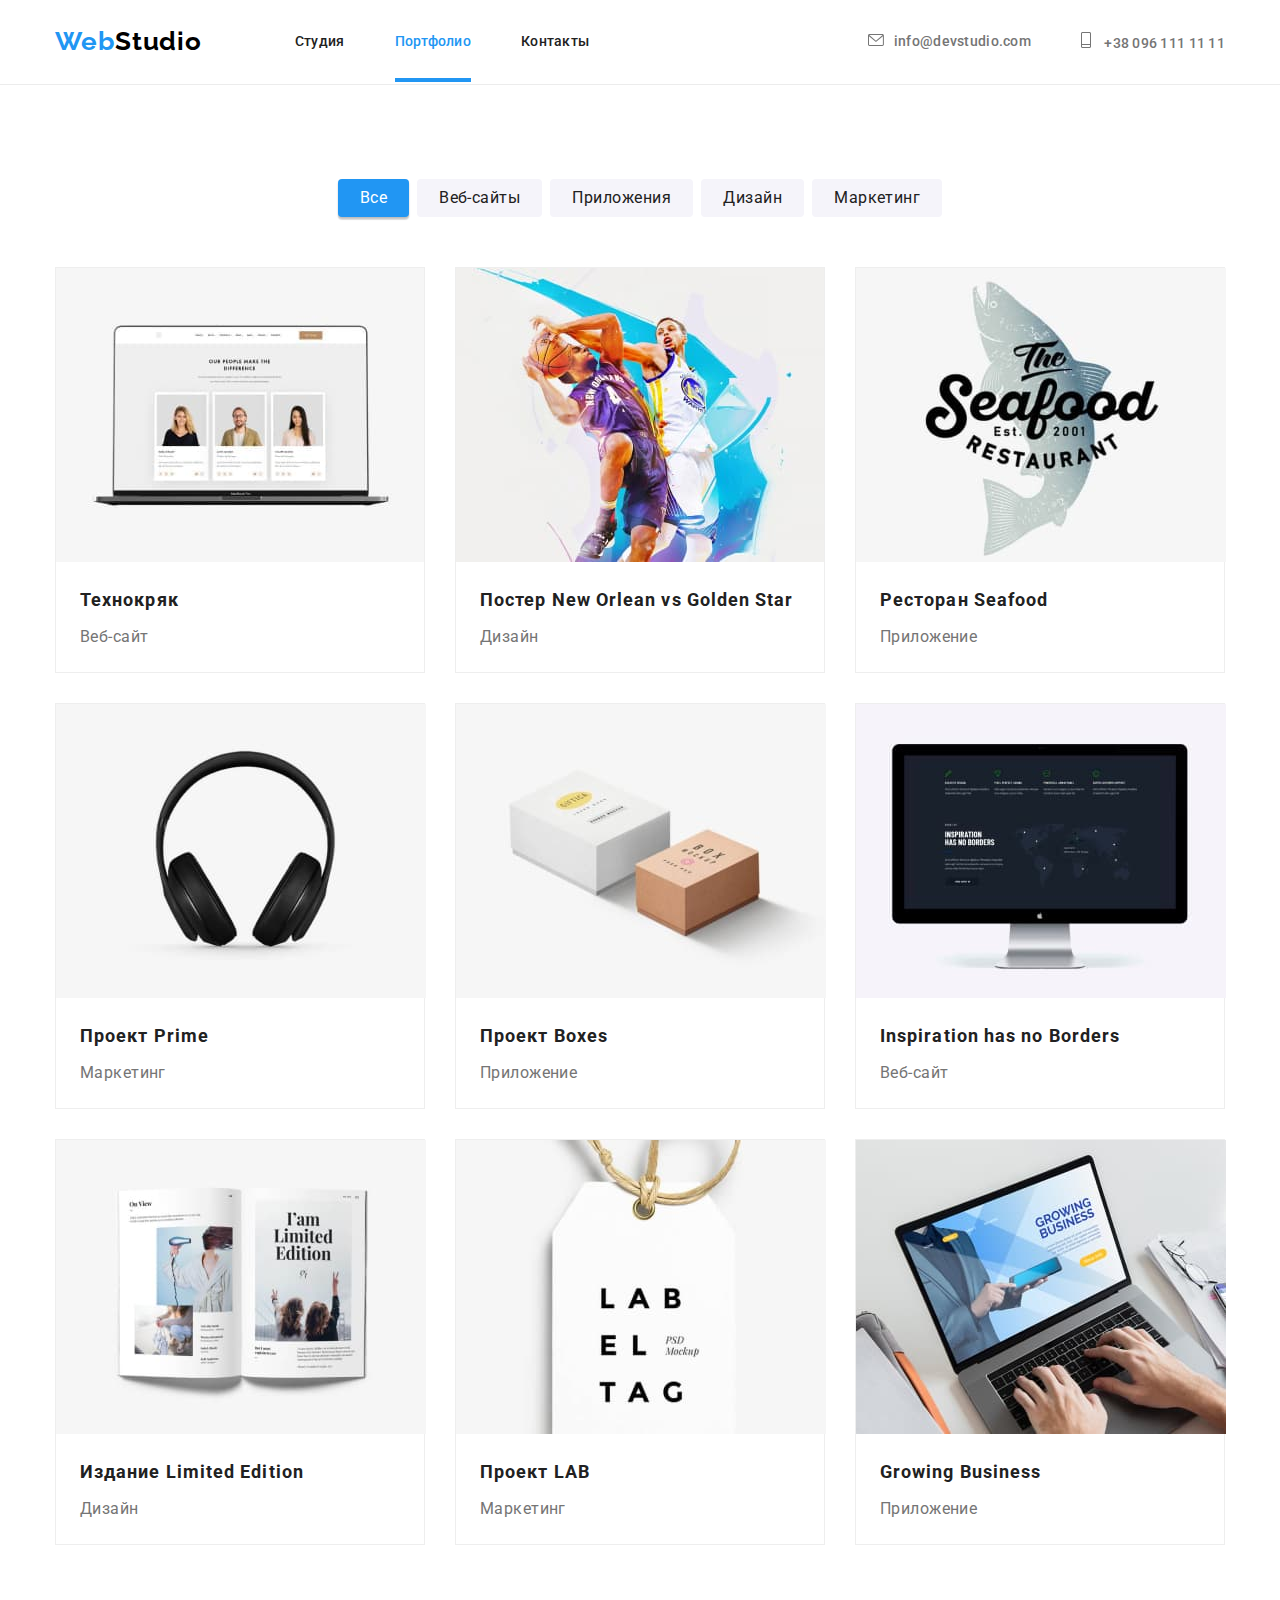
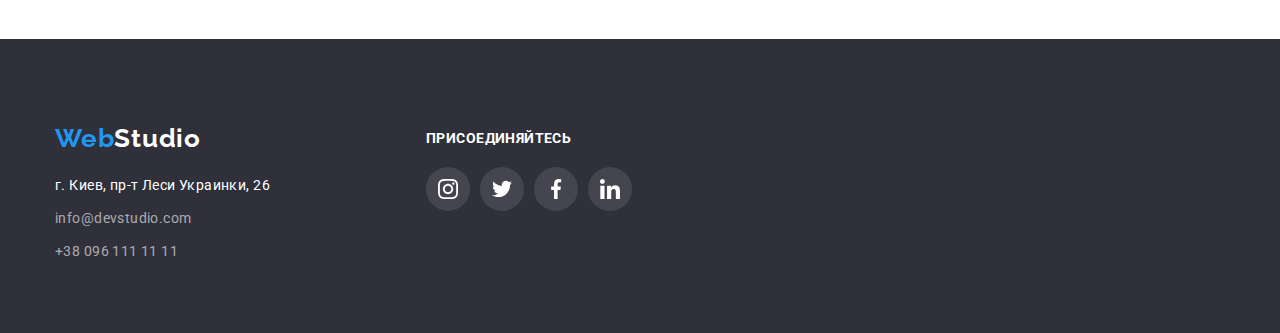
==== portfolio.html @ 0de00b1b "Created form" ====
<!DOCTYPE html>
<html lang="ru">
  <head>
    <meta charset="UTF-8" />
    <meta http-equiv="X-UA-Compatible" content="IE=edge" />
    <meta name="viewport" content="width=device-width, initial-scale=1.0" />
    <title>Портфолио</title>
    <link
      href="https://fonts.googleapis.com/css2?family=Raleway:wght@700&family=Roboto:wght@400;500;700;900&display=swap"
      rel="stylesheet"
    />
    <link
      rel="stylesheet"
      href="https://cdnjs.cloudflare.com/ajax/libs/modern-normalize/1.1.0/modern-normalize.min.css"
    />
    <link rel="stylesheet" href="./css/styles.css" />
  </head>
  <body class="page">
    <!-- Header -->
    <header>
      <div class="conteiner page-nav">
        <nav>
          <a href="./index.html" class="logo">Web <span class="desc">Studio</span> </a>
          <ul class="nav list">
            <li class="nav-lists"><a href="./index.html" class="nav-link">Студия</a></li>
            <li class="nav-lists">
              <a href="./portfolio.html" class="nav-link current">Портфолио</a>
            </li>
            <li class="nav-lists"><a href="#contact" class="nav-link">Контакты</a></li>
          </ul>
        </nav>
        <ul class="contacts list">
          <li class="contacts-list">
            <a href="mailto:info@devstudio.com" class="contacts-link mail-icon">
              <svg class="contacts-icon-mail">
                <use href="./images/symbol-defs.svg#icon-mail"></use>
              </svg>
              info@devstudio.com</a
            >
          </li>
          <li class="contacts-list">
            <a href="tel:+380961111111" class="contacts-link tel-icon">
              <svg class="contacts-icon-phone">
                <use href="./images/symbol-defs.svg#icon-phone"></use>
              </svg>
              +38 096 111 11 11</a
            >
          </li>
        </ul>
      </div>
    </header>
    <!-- Main -->
    <main>
      <section class="section portfolio">
        <div class="conteiner">
          <h1 class="visually-hidden">Портфолио</h1>
          <ul class="button list button-filter">
            <li class="button-list">
              <button type="button" class="button secondary current">Все</button>
            </li>
            <li class="button-list">
              <button type="button" class="button secondary">Веб-сайты</button>
            </li>
            <li class="button-list">
              <button type="button" class="button secondary">Приложения</button>
            </li>
            <li class="button-list">
              <button type="button" class="button secondary">Дизайн</button>
            </li>
            <li class="button-list">
              <button type="button" class="button secondary">Маркетинг</button>
            </li>
          </ul>
          <ul class="img list">
            <li class="img-list">
              <a href="" class="img-portfolio-link link">
                <div class="product-thumb">
                  <img
                    src="./images/img7.jpg"
                    alt="Ноутбук"
                    width="370"
                    height="294"
                    class="img-content"
                  />
                  <p class="subtext">
                    Ресурс предлагает комплексные предложения с разным уровнем функционала и
                    сервисов. Все это позволит посетителю получить исчерпывающие сведения о компании
                    или частном лице.
                  </p>
                </div>
                <div class="img-diskription">
                  <h2 class="img-title">Технокряк</h2>
                  <p class="img-desc">Веб-сайт</p>
                </div>
              </a>
            </li>
            <li class="img-list">
              <a href="" class="img-portfolio-link link">
                <div class="product-thumb">
                  <img
                    src="./images/img1.jpg"
                    alt="Боскидболисты"
                    width="370"
                    height="294"
                    class="img-content"
                  />
                  <p class="subtext">
                    Ресурс предлагает комплексные предложения с разным уровнем функционала и
                    сервисов. Все это позволит посетителю получить исчерпывающие сведения о компании
                    или частном лице. Ресурс предлагает комплексные предложения с разным уровнем
                    функционала и сервисов. Все это позволит посетителю получить исчерпывающие
                    сведения о компании или частном лице.
                  </p>
                </div>
                <div class="img-diskription">
                  <h2 class="img-title">Постер <span lang="en">New Orlean vs Golden Star</span></h2>
                  <p class="img-desc">Дизайн</p>
                </div>
              </a>
            </li>
            <li class="img-list">
              <a href="" class="link"
                ><img
                  src="./images/img2.jpg"
                  alt="Рыба"
                  width="370"
                  height="294"
                  class="img-content"
                />
                <div class="img-diskription">
                  <h2 class="img-title">Ресторан Seafood</h2>
                  <p class="img-desc">Приложение</p>
                </div>
              </a>
            </li>
            <li class="img-list">
              <a href="" class="link"
                ><img
                  src="./images/img3.jpg"
                  alt="Наушники"
                  width="370"
                  height="294"
                  class="img-content"
                />
                <div class="img-diskription">
                  <h2 class="img-title">Проект <span lang="en">Prime</span></h2>
                  <p class="img-desc">Маркетинг</p>
                </div>
              </a>
            </li>
            <li class="img-list">
              <a href="" class="link"
                ><img
                  src="./images/img9.jpg"
                  alt="Две коробки"
                  width="370"
                  height="294"
                  class="img-content"
                />
                <div class="img-diskription">
                  <h2 class="img-title">Проект Boxes</h2>
                  <p class="img-desc">Приложение</p>
                </div>
              </a>
            </li>
            <li class="img-list">
              <a href="" class="link"
                ><img
                  src="./images/img8.jpg"
                  alt="Монитор компьютера"
                  width="370"
                  height="294"
                  class="img-content"
                />
                <div class="img-diskription">
                  <h2 class="img-title"><span lang="en">Inspiration has no Borders</span></h2>
                  <p class="img-desc">Веб-сайт</p>
                </div>
              </a>
            </li>
            <li class="img-list">
              <a href="" class="link"
                ><img
                  src="./images/img4.jpg"
                  alt="Открытая книга"
                  width="370"
                  height="294"
                  class="img-content"
                />
                <div class="img-diskription">
                  <h2 class="img-title">Издание <span lang="en">Limited Edition</span></h2>
                  <p class="img-desc">Дизайн</p>
                </div>
              </a>
            </li>
            <li class="img-list">
              <a href="" class="link"
                ><img
                  src="./images/img5.jpg"
                  alt="Этикетка"
                  width="370"
                  height="294"
                  class="img-content"
                />
                <div class="img-diskription">
                  <h2 class="img-title">Проект <span lang="en">LAB</span></h2>
                  <p class="img-desc">Маркетинг</p>
                </div>
              </a>
            </li>
            <li class="img-list">
              <a href="" class="link"
                ><img
                  src="./images/img6.jpg"
                  alt="Руки печатают по ноутбуку"
                  width="370"
                  height="294"
                  class="img-content"
                />
                <div class="img-diskription">
                  <h2 class="img-title" lang="en">Growing Business</h2>
                  <p class="img-desc">Приложение</p>
                </div>
              </a>
            </li>
          </ul>
        </div>
      </section>
    </main>
    <!-- Footer -->
    <footer class="footer">
      <div class="conteiner footer-content">
        <div class="footer-logo-adds">
          <a href="./index.html" class="logo logo-footer"
            >Web <span class="desc-footer">Studio</span>
          </a>
          <address id="contact">
            <ul class="adds list">
              <li class="adds-list">
                <a
                  href="https://goo.gl/maps/4daqSRLDoKhLsopt6"
                  target="_blank"
                  rel="noopener noreferrer"
                  class="adds"
                  >г. Киев, пр-т Леси Украинки, 26</a
                >
              </li>
              <li class="adds-list">
                <a href="mailto:info@devstudio.com" class="mail-tel">info@devstudio.com</a>
              </li>
              <li class="adds-list">
                <a href="tel:+380961111111" class="mail-tel">+38 096 111 11 11</a>
              </li>
            </ul>
          </address>
        </div>
        <div class="footer-socials">
          <h2 class="socials-title">присоединяйтесь</h2>
          <ul class="socials-list list">
            <li class="socials-link">
              <a href="" class="footer-socials-link">
                <svg class="socials-icon">
                  <use href="./images/symbol-defs.svg#icon-instagram"></use>
                </svg>
              </a>
            </li>
            <li class="socials-link">
              <a href="" class="footer-socials-link">
                <svg class="socials-icon">
                  <use href="./images/symbol-defs.svg#icon-twitter"></use>
                </svg>
              </a>
            </li>
            <li class="socials-link">
              <a href="" class="footer-socials-link">
                <svg class="socials-icon">
                  <use href="./images/symbol-defs.svg#icon-facebook"></use>
                </svg>
              </a>
            </li>
            <li class="socials-link">
              <a href="" class="footer-socials-link">
                <svg class="socials-icon">
                  <use href="./images/symbol-defs.svg#icon-linkedin"></use>
                </svg>
              </a>
            </li>
          </ul>
        </div>
      </div>
    </footer>
  </body>
</html>
---- css/styles.css ----
:root {
  --primary-text-color: #757575;
  --title-text-color: #212121;
  --accent-color: #2196f3;
  --secondary-accent-color: #188ce8;
  --primary-white-color: #ffffff;
  --secondary-background-color: #f5f4fa;
  --accent-background-color: #2f303a;
  --mail-tel-color: rgba(255, 255, 255, 0.6);
}

.page {
  background-color: var(--primary-white-color);
  color: var(--title-text-color);
  font-family: Roboto, sans-serif;
  font-weight: 500;
  font-size: 14px;
  letter-spacing: 0.03em;
}

.list {
  padding: 0;
  margin: 0;
  list-style: none;
}

h1,
h2,
h3,
h4,
p {
  margin-top: 0;
  margin-bottom: 0;
}
img {
  display: block;
}
button {
  cursor: pointer;
}

.conteiner {
  width: 1200px;
  margin: 0 auto;
  padding-left: 15px;
  padding-right: 15px;
}

/* Nav */
header {
  border-bottom: 1px solid #ececec;
}
.page-nav {
  display: flex;
  align-items: center;
  justify-content: center;
}
nav {
  display: flex;
}
.nav {
  display: flex;
  align-items: center;
}

.nav-lists:not(:last-child) {
  margin-right: 50px;
}

.logo {
  display: block;
  margin-right: 93px;
  padding-top: 24px;
  padding-bottom: 24px;
  align-items: center;

  color: var(--accent-color);
  font-family: Raleway, sans-serif;
  font-size: 26px;
  font-weight: 700;
  line-height: 1.19;
  letter-spacing: 0.03em;
  text-decoration: none;
  word-spacing: -6px;
}
.desc {
  color: #000000;
  font-family: Raleway, sans-serif;
}
.nav-link {
  display: block;
  padding-top: 32px;
  padding-bottom: 32px;

  color: var(--title-text-color);
  line-height: 1.14;
  letter-spacing: 0.02em;
  text-decoration: none;
}
.nav-link {
  cursor: pointer;
  transition: color 250ms cubic-bezier(0.4, 0, 0.2, 1);
}
.nav-link:hover,
.contacts-link:hover,
.nav-link:focus,
.contacts-link:focus {
  color: var(--accent-color);
  line-height: 1.14;
  letter-spacing: 0.02em;
}

.nav-link.current {
  color: var(--accent-color);
  position: relative;
}

.nav-link.current::after {
  content: '';

  position: absolute;
  bottom: 0;

  display: block;
  background-color: var(--accent-color);
  width: 100%;
  height: 4px;

  transition: transform 250ms cubic-bezier(0.4, 0, 0.2, 1);
}
.nav-link.current:hover::after {
  transform: scaleX(1.5);
}

.contacts-link {
  color: var(--primary-text-color);
  line-height: 1.14;
  letter-spacing: 0.02em;
  text-decoration: none;
  display: block;

  transition: color 250ms cubic-bezier(0.4, 0, 0.2, 1);
}
.contacts {
  display: flex;
  align-items: center;
  margin-left: auto;
}
.contacts-list {
  justify-content: center;
  align-items: center;
}

.contacts .contacts-list + .contacts-list {
  margin-left: 50px;
}

.contacts-link {
  padding-top: 32px;
  padding-bottom: 32px;
}

.contacts-link.mail-icon {
  display: flex;
}

.contacts-icon-mail {
  display: inline-flex;
  width: 16px;
  height: 12px;
  margin-right: 10px;
  fill: var(--primary-text-color);
}
.contacts-icon-phone {
  width: 10px;
  height: 16px;
  margin-right: 10px;
}

.contacts-icon-mail:hover,
.contacts-icon-mail:focus,
.contacts-icon-phone:hover,
.contacts-icon-phone:focus,
.contacts-icon-mail,
.contacts-icon-phone {
  fill: currentColor;
}

/* Hero */
.hero {
  padding: 200px 0;
  max-width: 1600px;
  height: 600px;
  margin-right: auto;
  margin-left: auto;

  background-color: var(--accent-background-color);
  background-image: linear-gradient(rgba(47, 48, 58, 0.4), rgba(47, 48, 58, 0.4)),
    url(../images/hero.jpg);
  background-repeat: no-repeat;
  background-position: center;
  background-size: cover;
}

.hero-title {
  margin: 0 auto;
  margin-bottom: 30px;

  color: var(--primary-white-color);
  font-size: 44px;
  font-weight: 900;
  line-height: 1.36;
  letter-spacing: 0.06em;
  text-transform: uppercase;
  max-width: 650px;
  text-align: center;
}

/* Sections */
.section {
  padding-top: 94px;
  padding-bottom: 94px;
}

.section-title {
  color: var(--title-text-color);
  font-weight: 700;
  font-size: 36px;
  line-height: 1.16;
  text-align: center;
  letter-spacing: 0.03em;
  margin: 0;
}

/* Advantage */
.features {
  display: flex;

  color: var(--primary-text-color);
}

.advantage {
  padding-bottom: 0;
}
.features-list {
  margin-right: 30px;
  width: 270px;
}

.features-list:nth-child(4n) {
  margin-right: 0;
}

.features-icons {
  display: flex;
  height: 120px;
  background: #f5f4fa;
  border-radius: 4px;
  margin-bottom: 30px;

  justify-content: center;
  align-items: center;
}

.icon-features {
  width: 70px;
  height: 70px;
}

.features-title {
  margin-top: 0;
  margin-bottom: 10px;

  color: var(--title-text-color);
  font-weight: 700;
  font-size: 14px;
  line-height: 1.14;
  letter-spacing: 0.03em;
  text-transform: uppercase;
}
.text {
  font-weight: 400;
  line-height: 1.71;
  letter-spacing: 0.03em;
  margin-top: 0;
  margin-bottom: 0;
}

/* Work */
.section-title {
  margin-bottom: 50px;
}

.preview {
  display: flex;
}
.work-list {
  margin-right: 30px;
}

.work-list:nth-child(3n) {
  margin-right: 0;
}

.work-subtext {
  position: relative;
}

.work-sub-text {
  position: absolute;
  bottom: 0;

  display: flex;
  align-items: center;
  justify-content: center;

  font-weight: 700;
  font-size: 14px;
  line-height: 1.14;
  letter-spacing: 0.03em;
  text-transform: uppercase;
  color: #ffffff;

  background: rgba(47, 48, 58, 0.8);
  height: 70px;
  width: 100%;
}

/* Our-team */

.our-team {
  display: flex;
}

.team-list {
  margin-right: 30px;
  justify-content: center;
  text-align: center;

  background: var(--primary-white-color);
  box-shadow: 0px 1px 3px rgba(0, 0, 0, 0.12), 0px 1px 1px rgba(0, 0, 0, 0.14),
    0px 2px 1px rgba(0, 0, 0, 0.2);
  border-radius: 0px 0px 4px 4px;
}
.team-list:nth-child(4n) {
  margin-right: 0;
}

.section.our-teem {
  background-color: var(--secondary-background-color);
}

.team-profession {
  padding: 30px;
}
.team,
.profession {
  font-weight: 500;
  font-style: normal;
  font-size: 16px;
  line-height: 1.18;
  letter-spacing: 0.03em;
}

.team {
  margin-bottom: 10px;
}

.profession {
  font-weight: 400;
  color: var(--primary-text-color);
  margin-bottom: 16px;
}

.socials-list {
  padding-left: 0;
}

.social-list-link {
  display: flex;
  justify-content: center;
  align-items: center;

  transition: background-color 250ms cubic-bezier(0.4, 0, 0.2, 1);

  width: 44px;
  height: 44px;
  border-radius: 50%;
  background-color: var(--primary-white-color);

  gap: 10px;
}

.socials_lists {
  width: 44px;
  height: 44px;
  border-radius: 50%;
  background-color: var(--primary-white-color);
}
.social-links {
  fill: #afb1b8;
  width: 20px;
  height: 20px;

  transition: fill 250ms cubic-bezier(0.4, 0, 0.2, 1);
}

.socials_lists:hover .social-list-link {
  background-color: var(--accent-color);
  fill: var(--primary-white-color);
}

.social-list-link:hover .social-links,
.social-list-link:focus .social-links {
  fill: var(--primary-white-color);
}

.social-list-link:focus {
  background-color: var(--accent-color);
}

/* Clients */
.clients-title {
  font-weight: 700;
  font-size: 36px;
  line-height: 1.17;
  text-align: center;
  letter-spacing: 0.03em;
  color: #212121;

  margin-bottom: 50px;
}
.clients-list {
  display: block;
  display: flex;
  gap: 30px;
  padding-left: 0;
}

.clients-list-link {
  display: flex;
  justify-content: center;
  align-items: center;

  transition: fill 250ms cubic-bezier(0.4, 0, 0.2, 1), border 250ms cubic-bezier(0.4, 0, 0.2, 1);

  border: 1px solid #afb1b8;
  border-radius: 4px;
  width: 170px;
  height: 92px;
}
.clients-icon {
  width: 106px;
  height: 60px;
  fill: #afb1b8;
}

.clients-list-link:hover .clients-icon,
.clients-list-link:focus .clients-icon {
  fill: var(--accent-color);
}

.clients-list-link:hover,
.clients-list-link:focus {
  border: 1px solid var(--accent-color);
}

.clients-icon:hover,
.clients-icon:focus {
  fill: var(--accent-color);
}

/* Button */
.modal-button {
  display: inline-block;

  transition: background-color 250ms cubic-bezier(0.4, 0, 0.2, 1);

  color: var(--primary-white-color);
  background-color: var(--accent-color);
  font-family: inherit;
  font-size: 16px;
  font-weight: 700;
  line-height: 1.85;
  display: block;
  text-align: center;
  letter-spacing: 0.06em;
  padding: 10px 32px;
  margin: 0 auto;
  min-width: 200px;
  border-radius: 4px;
  border: none;
}
.modal-button {
  cursor: pointer;
}
.modal-button:hover,
.modal-button:focus {
  background-color: var(--secondary-accent-color);
}
.button .list .button {
  margin-bottom: 50px;
}
.button {
  display: flex;
  justify-content: center;
}

.button .button-list + .button-list {
  margin-left: 8px;
}

.button.secondary {
  display: inline-block;
  padding: 6px 22px;
  text-align: center;

  transition: background-color 250ms cubic-bezier(0.4, 0, 0.2, 1),
    color 250ms cubic-bezier(0.4, 0, 0.2, 1);

  color: var(--title-text-color);
  background-color: var(--secondary-background-color);
  font-size: 16px;
  line-height: 1.62;
  letter-spacing: 0.03em;
  border-radius: 4px;
  border: none;
}

.button.secondary:hover,
.button.secondary:focus,
.button.secondary.current {
  color: var(--primary-white-color);
  background-color: var(--accent-color);
  font-size: 16px;
  line-height: 1.62;
  text-align: center;
  letter-spacing: 0.03em;

  box-shadow: 0px 3px 1px rgba(0, 0, 0, 0.1), 0px 1px 2px rgba(0, 0, 0, 0.08),
    0px 2px 2px rgba(0, 0, 0, 0.12);
  border-radius: 4px;
}

/* Visually-hidden */

.visually-hidden {
  position: absolute;
  width: 1px;
  height: 1px;
  padding: 0;
  margin: -1px;
  overflow: hidden;
  clip: rect(0, 0, 0, 0);
  white-space: nowrap;
  border: 0;
}

/* Portfolio */

.button-filter {
  margin-bottom: 50px;
}

.link {
  display: block;
  text-decoration: none;
}

.img {
  display: flex;
  flex-wrap: wrap;
}

.img-list {
  width: 370px;
  margin-right: 30px;
  margin-bottom: 30px;

  border: 1px solid #eeeeee;
}

.img-list:hover {
  border: 1px solid #eeeeee;
  box-shadow: 0px 1px 1px rgba(0, 0, 0, 0.12), 0px 4px 4px rgba(0, 0, 0, 0.06),
    1px 4px 6px rgba(0, 0, 0, 0.16);
}

.img-list:nth-child(3n) {
  margin-right: 0;
}
.img-list:nth-last-child(-n + 3) {
  margin-bottom: 0;
}

.img-title {
  margin-bottom: 4px;
  color: var(--title-text-color);
  font-weight: 700;
  font-size: 18px;
  line-height: 2;
  letter-spacing: 0.06em;
}
.img-diskription {
  padding: 20px 24px;
}
.img-desc {
  color: var(--primary-text-color);
  font-weight: 400;
  font-size: 16px;
  line-height: 1.88;
}

.img-portfolio-link {
  display: block;
}
.product-thumb {
  position: relative;
  overflow: hidden;
}
.subtext {
  position: absolute;
  left: 0;
  top: 0;
  width: 100%;
  height: 100%;

  overflow: auto;

  transform: translateY(100%);

  transition: transform 250ms cubic-bezier(0.4, 0, 0.2, 1);

  background-color: rgba(33, 150, 243, 0.9);

  font-weight: 400;
  font-size: 18px;
  line-height: 1.6;
  letter-spacing: 0.03em;
  color: var(--primary-white-color);

  padding: 64px 24px;
}

.img-portfolio-link:hover .subtext,
.img-portfolio-link:focus .subtext {
  transform: translate(0);
}

/* Footer */

.desc-footer {
  color: var(--primary-white-color);
}
.footer {
  display: block;
  display: flex;
  background-color: var(--accent-background-color);
  padding-top: 60px;
  padding-bottom: 60px;
}

.footer-content {
  display: flex;
}

.footer-logo-adds {
  margin-right: 70px;
}

.footer-socials {
  padding-top: 12px;
}

.logo-footer {
  display: block;
  display: flex;
  padding-bottom: 20px;
  width: 145px;
  margin-right: 70px;
}

address {
  font-style: normal;
  width: 231px;
  margin-right: 70px;
}

.adds {
  display: block;
  margin-bottom: 9px;
  width: 231px;

  color: var(--primary-white-color);
  font-weight: 400;
  font-size: 14px;
  line-height: 1.71;
  text-decoration: none;
}

.adds-list:not(:last-child) {
  margin-bottom: 9px;
}

.mail-tel {
  color: var(--mail-tel-color);
  font-weight: 400;
  font-size: 14px;
  line-height: 1.71;
  text-decoration: none;
}

.footer-socials {
  display: inline-block;
  margin-right: 93px;
}
.socials-title {
  color: var(--primary-white-color);
  text-transform: uppercase;
  padding: 20px 0;

  font-weight: 700;
  font-size: 14px;
  line-height: 1.14;
  letter-spacing: 0.03em;
}

.socials-list {
  display: block;
  display: flex;
  justify-content: center;
  gap: 10px;
}

.footer-socials-link {
  display: flex;
  justify-content: center;
  align-items: center;

  transition: background-color 250ms cubic-bezier(0.4, 0, 0.2, 1);

  height: 44px;
  width: 44px;
  background-color: rgba(255, 255, 255, 0.1);
  border-radius: 50px;
}

.socials-icon {
  width: 20px;
  height: 20px;
  fill: var(--primary-white-color);
}

.footer-socials-link:hover,
.footer-socials-link:focus {
  background-color: var(--accent-color);
}

.form-title {
  font-weight: 700;
  font-size: 14px;
  line-height: 16px;
  letter-spacing: 0.03em;
  text-transform: uppercase;

  color: #ffffff;

  margin-bottom: 20px;
}

/* Modal Window */

.backdrop {
  position: fixed;
  top: 0;
  left: 0;
  z-index: 100;
  width: 100%;
  height: 100%;
  opacity: 1;

  background-color: rgba(0, 0, 0, 0.2);
}

.backdrop.is-hidden {
  opacity: 0;
  pointer-events: none;
}
.backdrop.is-hidden .modal {
  transform: translate(-50%, -50%) scale(0.7);
}

.modal {
  position: absolute;
  top: 50%;
  left: 50%;
  transform: translate(-50%, -50%) scale(1);

  transition: box-shadow 250ms cubic-bezier(0.4, 0, 0.2, 1),
    transform 250ms cubic-bezier(0.4, 0, 0.2, 1);

  min-width: 528px;
  min-height: 581px;

  background: var(--primary-white-color);
  border-radius: 4px;
  box-shadow: 0px 1px 3px rgba(0, 0, 0, 0.12), 0px 1px 1px rgba(0, 0, 0, 0.14),
    0px 2px 1px rgba(0, 0, 0, 0.2);
}

.modal-close-button {
  position: absolute;

  display: flex;

  align-items: center;
  justify-content: center;
  padding: 0;

  top: 8px;
  right: 8px;
  background-color: #ffffff;
  width: 30px;
  height: 30px;
  border-radius: 50%;
  border: 1px solid rgba(0, 0, 0, 0.1);
}

.modal-icon {
  width: 11px;
  height: 11px;
}

/* Modal window Form */

.modal-form {
  padding: 40px;
  padding-top: 0;

  border: none;
  margin: 0;
}

.modal-form-title {
  padding-top: 40px;
  padding-bottom: 0;

  margin-bottom: 12px;

  font-weight: 700;
  font-size: 20px;
  line-height: 1.5px;
  letter-spacing: 0.03em;

  color: #212121;
}

.form-label {
  font-style: normal;
  font-weight: 400;
  font-size: 12px;
  line-height: 1.16;
  letter-spacing: 0.01em;

  color: #757575;
}
.form-input {
  width: 100%;
  height: 40px;
  margin-bottom: 28px;
}

.form-message {
  padding: 12px 16px;
  margin-bottom: 20px;

  width: 100%;
  height: 120px;

  resize: none;
}

.input-checkbox {
  margin-right: 8.38px;
  margin-bottom: 30px;

  font-weight: 400;
  font-size: 14px;
  line-height: 24px;

  letter-spacing: 0.03em;

  color: #757575;
}

.form-button {
  display: flex;
  justify-content: center;
}
.contact-form-button {
  border: none;
  padding: 0;

  width: 200px;
  height: 50px;

  background: var(--accent-color);
  box-shadow: 0px 4px 4px rgba(0, 0, 0, 0.15);
  border-radius: 4px;
  align-items: center;
  text-align: center;
  letter-spacing: 0.06em;

  color: #ffffff;
}
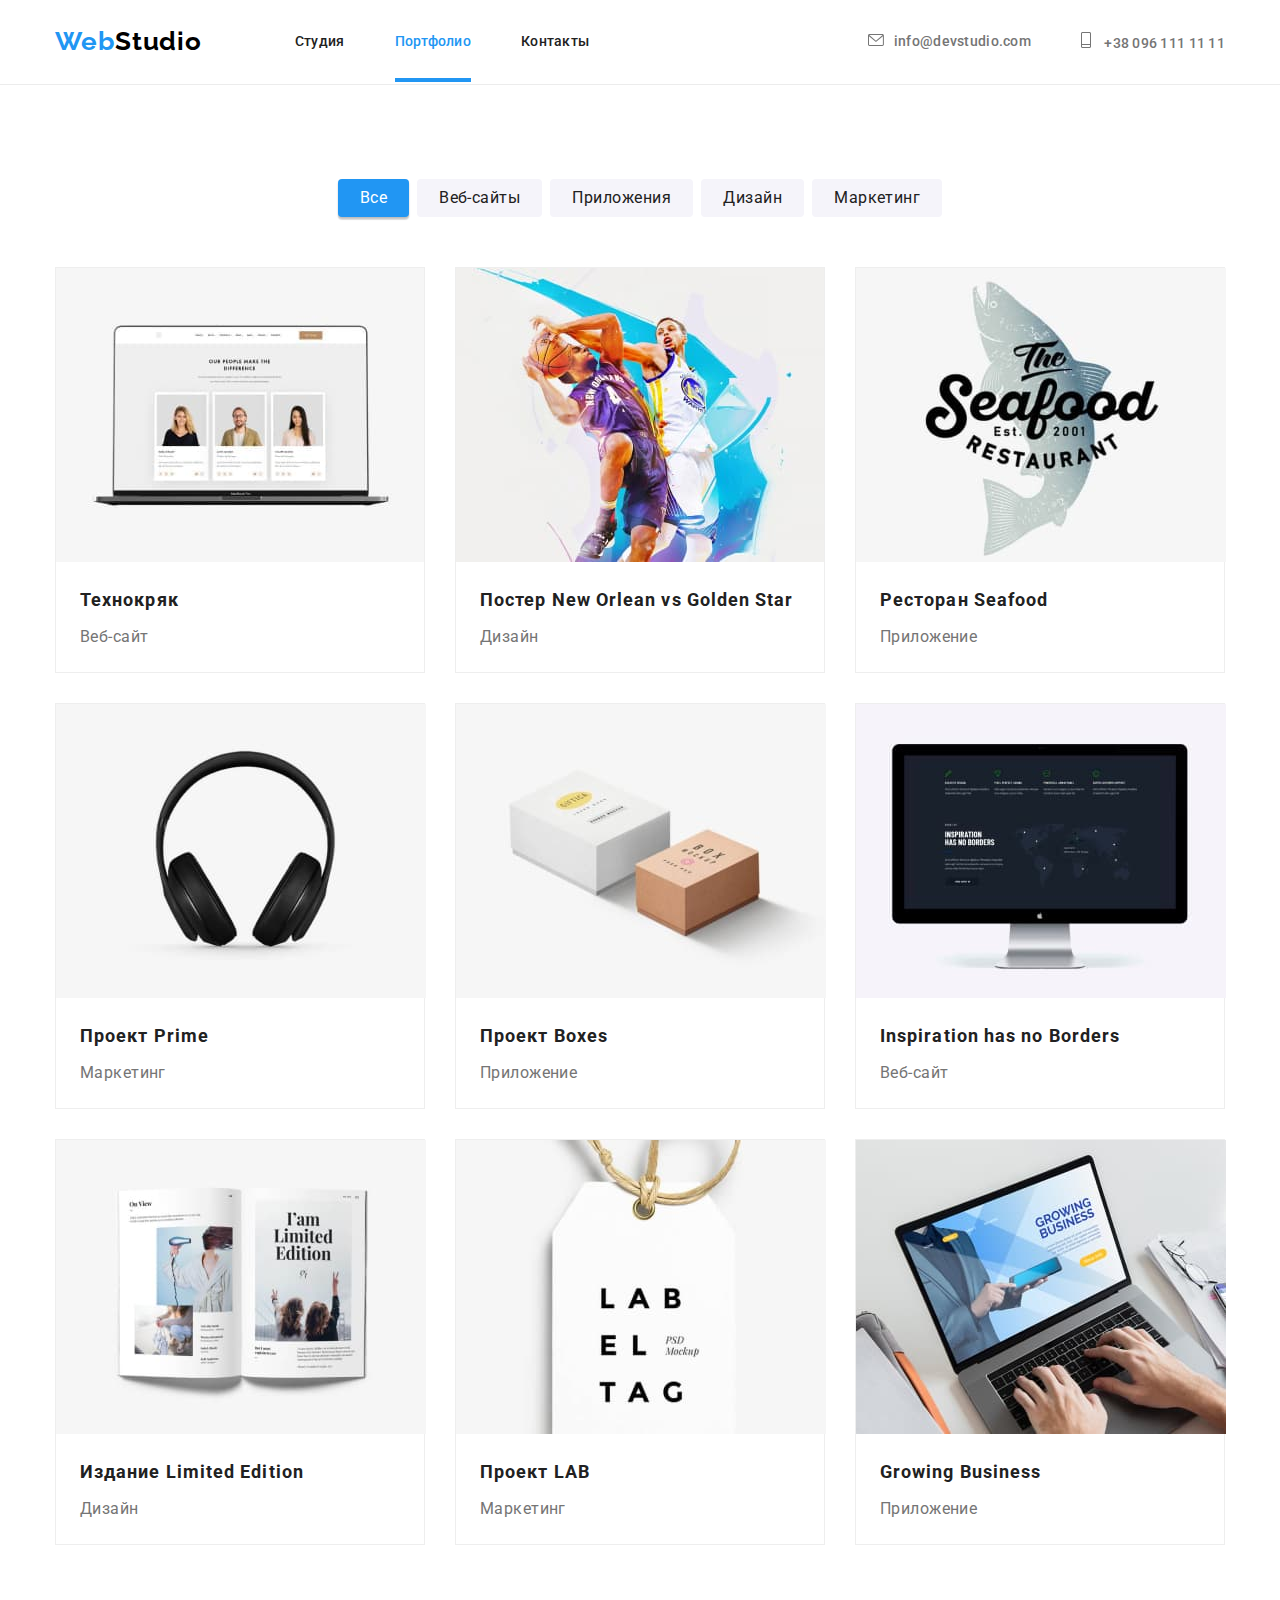
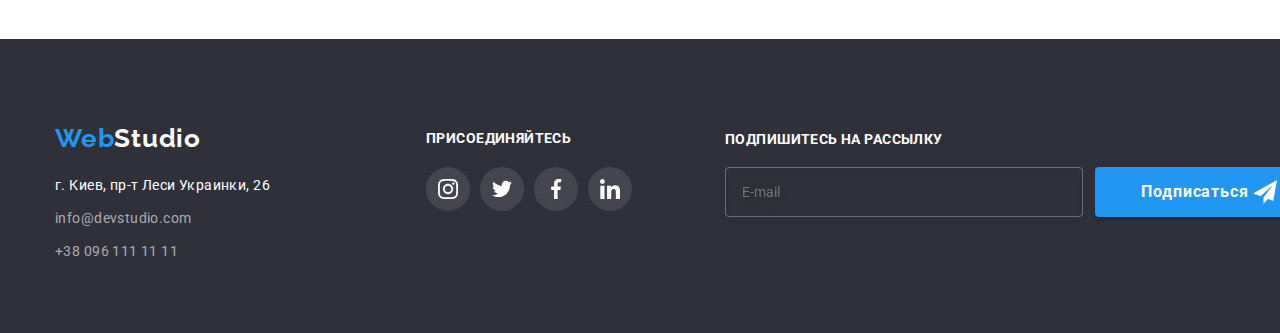
==== commit 2a1edc4e: "Update" ====
--- a/portfolio.html
+++ b/portfolio.html
@@ -287,6 +287,19 @@
             </li>
           </ul>
         </div>
+        <div class="footer-form">
+          <p class="form-title">Подпишитесь на рассылку</p>
+          <form class="subs-form">
+            <label> <input type="text" class="footer-input" placeholder="E-mail" /></label>
+
+            <div class="footer-button">
+              <button type="submit" class="footer-form-button">Подписаться</button>
+              <svg class="footer-form-icon">
+                <use href="./images/symbol-defs.svg#icon-icon-send"></use>
+              </svg>
+            </div>
+          </form>
+        </div>
       </div>
     </footer>
   </body>
--- a/css/styles.css
+++ b/css/styles.css
@@ -756,16 +756,104 @@
   background-color: var(--accent-color);
 }
 
+/* Footer form */
+
+.footer-form {
+  padding-top: 12px;
+}
+.subs-form {
+  display: flex;
+}
+
 .form-title {
+  font-family: Roboto;
   font-weight: 700;
   font-size: 14px;
   line-height: 16px;
   letter-spacing: 0.03em;
   text-transform: uppercase;
 
-  color: #ffffff;
-
+  color: var(--primary-white-color);
+  padding-top: 20px;
   margin-bottom: 20px;
+}
+
+.footer-input {
+  width: 358px;
+  height: 50px;
+
+  padding-left: 16px;
+
+  background-color: transparent;
+  border: none;
+  border: 1px solid rgba(255, 255, 255, 0.3);
+  filter: drop-shadow(0px 4px 4px rgba(0, 0, 0, 0.15));
+  border-radius: 4px;
+
+  color: var(--primary-white-color);
+
+  transition: border-color 250ms cubic-bezier(0.4, 0, 0.2, 1);
+}
+
+.footer-input:focus {
+  border-color: var(--secondary-background-color);
+}
+
+.footer-form::placeholder {
+  font-weight: 400;
+  font-size: 16px;
+  line-height: 20px;
+
+  display: flex;
+  align-items: center;
+  letter-spacing: 0.03em;
+
+  color: rgba(255, 255, 255, 0.6);
+}
+
+.footer-button {
+  margin: 0;
+  position: relative;
+}
+
+.footer-form-button {
+  border: none;
+  padding: 0;
+  margin: 0;
+  margin-right: 10px;
+  margin-left: 12px;
+
+  width: 200px;
+  height: 50px;
+
+  font-weight: 700;
+  font-size: 16px;
+  line-height: 1.9;
+  align-items: center;
+  text-align: center;
+  letter-spacing: 0.06em;
+
+  color: var(--primary-white-color);
+  background-color: var(--accent-color);
+
+  box-shadow: 0px 4px 4px rgba(0, 0, 0, 0.15);
+  border-radius: 4px;
+
+  transition: background-color 250ms cubic-bezier(0.4, 0, 0.2, 1);
+}
+.footer-form-button:hover,
+.footer-form-button:focus {
+  background-color: var(--secondary-accent-color);
+}
+
+.footer-form-icon {
+  position: absolute;
+  width: 24px;
+  height: 24px;
+
+  top: 50%;
+  right: 28px;
+  transform: translateY(-50%);
 }
 
 /* Modal Window */
@@ -791,6 +879,8 @@
 }
 
 .modal {
+  padding: 40px;
+
   position: absolute;
   top: 50%;
   left: 50%;
@@ -799,8 +889,8 @@
   transition: box-shadow 250ms cubic-bezier(0.4, 0, 0.2, 1),
     transform 250ms cubic-bezier(0.4, 0, 0.2, 1);
 
-  min-width: 528px;
-  min-height: 581px;
+  width: 528px;
+  height: 581px;
 
   background: var(--primary-white-color);
   border-radius: 4px;
@@ -819,11 +909,18 @@
 
   top: 8px;
   right: 8px;
-  background-color: #ffffff;
+  background-color: var(--primary-white-color);
   width: 30px;
   height: 30px;
   border-radius: 50%;
   border: 1px solid rgba(0, 0, 0, 0.1);
+
+  transition: fill 250ms cubic-bezier(0.4, 0, 0.2, 1);
+}
+
+.modal-close-button:hover,
+.modal-close-button:focus {
+  fill: var(--accent-color);
 }
 
 .modal-icon {
@@ -834,82 +931,195 @@
 /* Modal window Form */
 
 .modal-form {
-  padding: 40px;
-  padding-top: 0;
-
-  border: none;
-  margin: 0;
+  display: flex;
+  flex-direction: column;
 }
 
 .modal-form-title {
-  padding-top: 40px;
-  padding-bottom: 0;
-
   margin-bottom: 12px;
 
   font-weight: 700;
   font-size: 20px;
-  line-height: 1.5px;
-  letter-spacing: 0.03em;
-
-  color: #212121;
+  line-height: 1.5;
+  letter-spacing: 0.03em;
+
+  color: var(--title-text-color);
 }
 
 .form-label {
+  margin-bottom: 10px;
+}
+
+.form-label-text {
+  display: block;
+  margin-bottom: 4px;
+
   font-style: normal;
   font-weight: 400;
   font-size: 12px;
   line-height: 1.16;
   letter-spacing: 0.01em;
 
-  color: #757575;
-}
+  color: var(--primary-text-color);
+}
+
+.form-label-text.massage {
+  margin-bottom: 20px;
+}
+
 .form-input {
   width: 100%;
   height: 40px;
-  margin-bottom: 28px;
+
+  border: 1px solid rgba(33, 33, 33, 0.2);
+  border-radius: 4px;
+
+  padding: 0;
+  padding-left: 42px;
+
+  transition: border-color 250ms cubic-bezier(0.4, 0, 0.2, 1);
+}
+.form-input:focus {
+  border-color: var(--accent-color);
+  outline: none;
+}
+.form-input:focus + .modal-form-icon {
+  fill: var(--accent-color);
+}
+
+.modal-icon-wrapper {
+  display: block;
+  position: relative;
+}
+
+.modal-form-icon {
+  display: block;
+  position: absolute;
+  top: 50%;
+  left: 15px;
+  transform: translateY(-50%);
+
+  width: 12px;
+  height: 12px;
+
+  transition: fill 250ms cubic-bezier(0.4, 0, 0.2, 1);
 }
 
 .form-message {
   padding: 12px 16px;
-  margin-bottom: 20px;
 
   width: 100%;
   height: 120px;
 
   resize: none;
-}
-
-.input-checkbox {
-  margin-right: 8.38px;
-  margin-bottom: 30px;
+
+  border: 1px solid rgba(33, 33, 33, 0.2);
+  border-radius: 4px;
+
+  font-size: 14px;
+
+  transition: border-color 250ms cubic-bezier(0.4, 0, 0.2, 1);
+}
+
+.form-message:focus {
+  border-color: var(--accent-color);
+  outline: none;
+}
+
+.form-message::placeholder {
+  color: rgba(117, 117, 117, 0.5);
+}
+
+.form-massage-label {
+  display: block;
+  font-size: 12px;
+  line-height: 1.17;
+
+  letter-spacing: 0.01em;
+
+  color: var(--primary-text-color);
+
+  margin-bottom: 4px;
+}
+
+/* Checkbox */
+
+.modal-form-chec-desc::before {
+  content: '';
+  display: block;
+
+  width: 16px;
+  height: 15px;
+
+  border: 1px solid var(--title-text-color);
+  border-radius: 2px;
+  margin-right: 8px;
+
+  transition: background-color 250ms cubic-bezier(0.4, 0, 0.2, 1),
+    background-image 250ms cubic-bezier(0.4, 0, 0.2, 1);
+}
+
+.input-checkbox:checked + .modal-form-chec-desc::before {
+  background-color: var(--accent-color);
+  background-image: url(../images/check.svg);
+
+  background-repeat: no-repeat;
+  background-position: center;
+
+  border: none;
+}
+
+.input-checkbox:focus + .modal-form-chec-desc::before {
+  border: none;
+  outline: 1px solid var(--accent-color);
+}
+
+.modal-link {
+  color: var(--accent-color);
+}
+
+.modal-form-chec-desc {
+  display: flex;
+  align-items: center;
 
   font-weight: 400;
   font-size: 14px;
-  line-height: 24px;
-
-  letter-spacing: 0.03em;
-
-  color: #757575;
-}
-
-.form-button {
-  display: flex;
-  justify-content: center;
-}
+  line-height: 1.71;
+
+  letter-spacing: 0.03em;
+
+  color: var(--primary-text-color);
+
+  margin-bottom: 30px;
+}
+
+/* Modal  form-button  */
+
 .contact-form-button {
+  align-self: center;
+
   border: none;
-  padding: 0;
-
-  width: 200px;
+  padding: 10px 55px;
+
+  min-width: 200px;
   height: 50px;
+
+  font-family: Roboto;
+  font-weight: 700;
 
   background: var(--accent-color);
   box-shadow: 0px 4px 4px rgba(0, 0, 0, 0.15);
   border-radius: 4px;
-  align-items: center;
+
   text-align: center;
   letter-spacing: 0.06em;
 
   color: #ffffff;
-}
+
+  transition: background 250ms cubic-bezier(0.4, 0, 0.2, 1);
+}
+
+.contact-form-button:hover,
+.contact-form-button:focus {
+  background: var(--secondary-accent-color);
+}
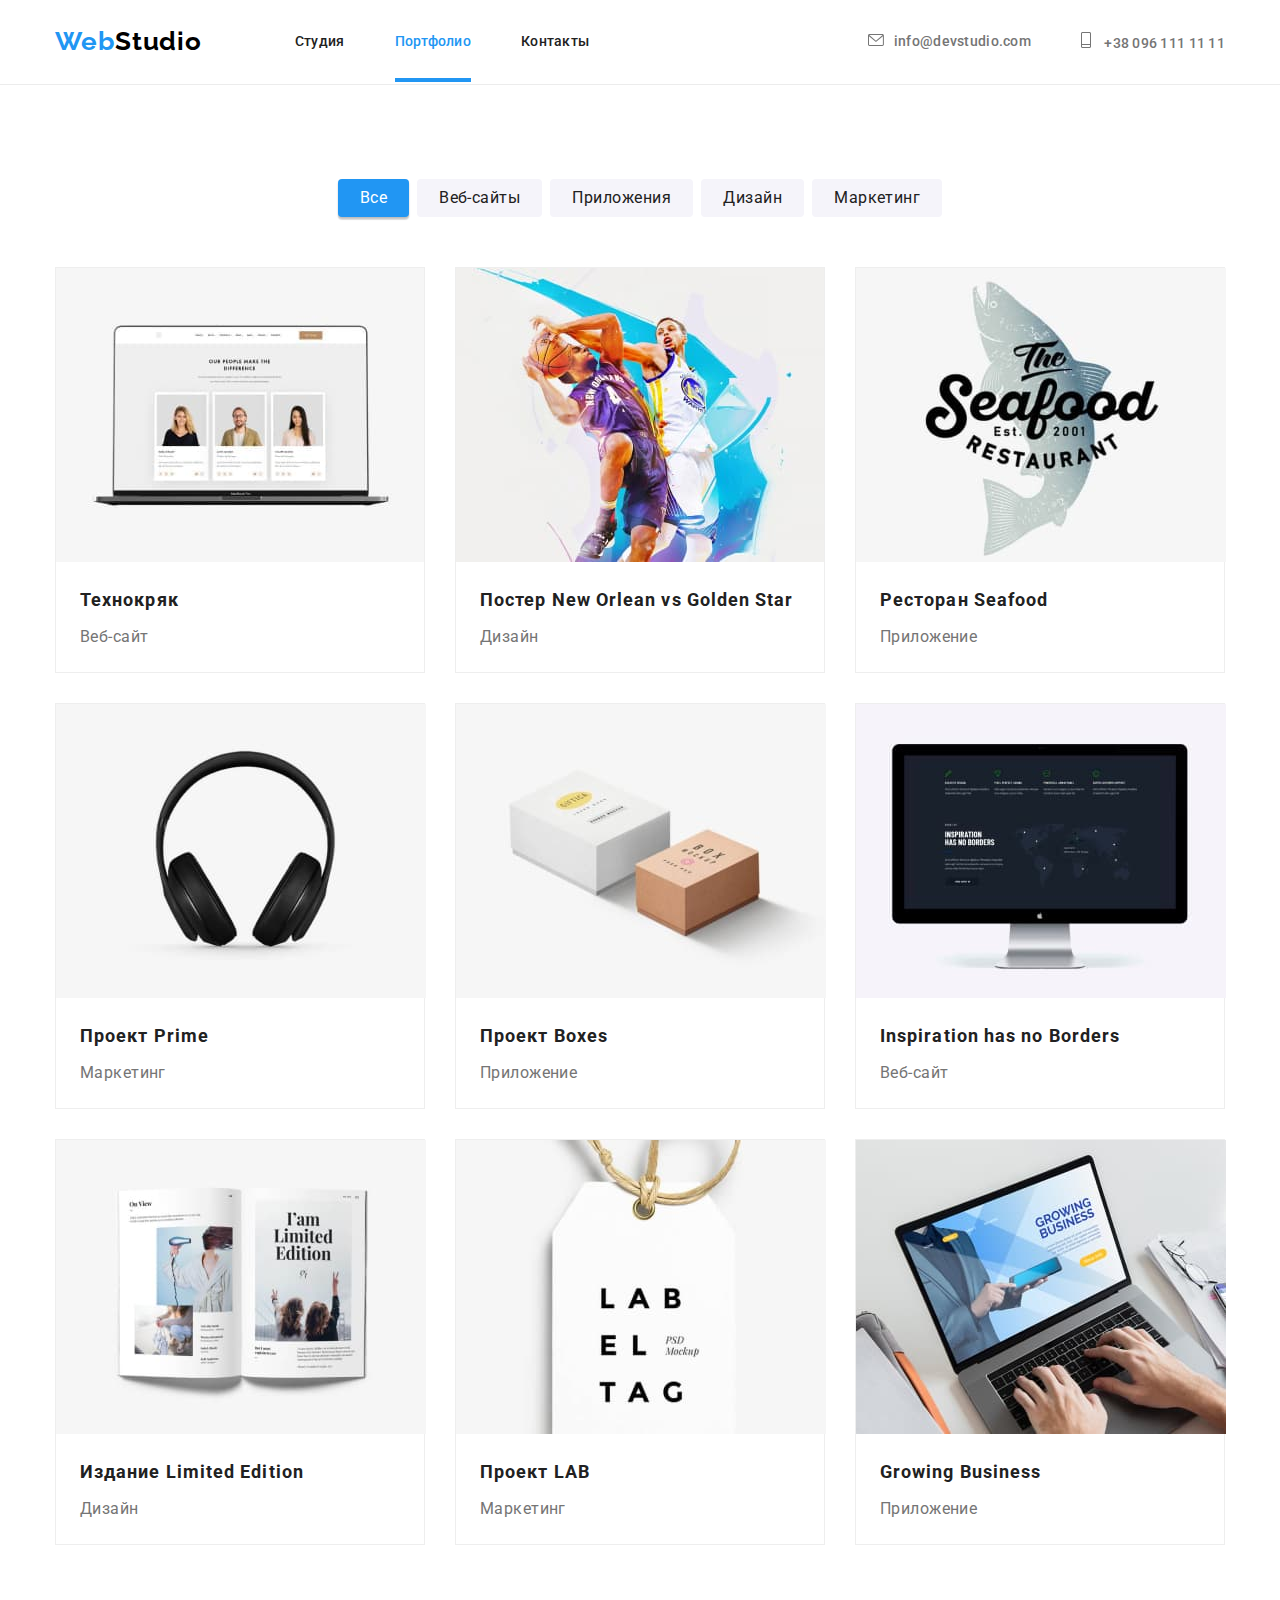
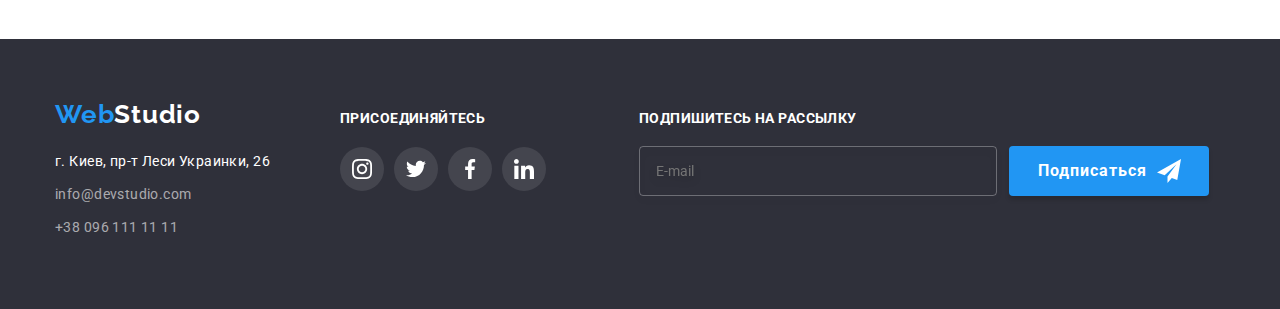
==== commit a43f3209: "Remake footer-button" ====
--- a/portfolio.html
+++ b/portfolio.html
@@ -255,7 +255,7 @@
           </address>
         </div>
         <div class="footer-socials">
-          <h2 class="socials-title">присоединяйтесь</h2>
+          <p class="socials-title">присоединяйтесь</p>
           <ul class="socials-list list">
             <li class="socials-link">
               <a href="" class="footer-socials-link">
@@ -290,14 +290,16 @@
         <div class="footer-form">
           <p class="form-title">Подпишитесь на рассылку</p>
           <form class="subs-form">
-            <label> <input type="text" class="footer-input" placeholder="E-mail" /></label>
+            <label>
+              <input type="text" name="user-mail" class="footer-input" placeholder="E-mail" />
+            </label>
 
-            <div class="footer-button">
-              <button type="submit" class="footer-form-button">Подписаться</button>
+            <button type="submit" class="footer-form-button">
+              Подписаться
               <svg class="footer-form-icon">
                 <use href="./images/symbol-defs.svg#icon-icon-send"></use>
               </svg>
-            </div>
+            </button>
           </form>
         </div>
       </div>
--- a/css/styles.css
+++ b/css/styles.css
@@ -662,34 +662,28 @@
 
 .footer-content {
   display: flex;
+  align-items: baseline;
 }
 
 .footer-logo-adds {
   margin-right: 70px;
 }
 
-.footer-socials {
-  padding-top: 12px;
-}
-
 .logo-footer {
   display: block;
   display: flex;
-  padding-bottom: 20px;
-  width: 145px;
-  margin-right: 70px;
+  padding: 0;
+  margin-right: 0;
+  margin-bottom: 20px;
 }
 
 address {
   font-style: normal;
-  width: 231px;
-  margin-right: 70px;
 }
 
 .adds {
   display: block;
   margin-bottom: 9px;
-  width: 231px;
 
   color: var(--primary-white-color);
   font-weight: 400;
@@ -717,7 +711,7 @@
 .socials-title {
   color: var(--primary-white-color);
   text-transform: uppercase;
-  padding: 20px 0;
+  margin-bottom: 20px;
 
   font-weight: 700;
   font-size: 14px;
@@ -758,9 +752,6 @@
 
 /* Footer form */
 
-.footer-form {
-  padding-top: 12px;
-}
 .subs-form {
   display: flex;
 }
@@ -774,7 +765,6 @@
   text-transform: uppercase;
 
   color: var(--primary-white-color);
-  padding-top: 20px;
   margin-bottom: 20px;
 }
 
@@ -811,16 +801,19 @@
   color: rgba(255, 255, 255, 0.6);
 }
 
-.footer-button {
+.footer-form-button {
+  display: flex;
+
+  position: relative;
+
+  border: none;
+
   margin: 0;
-  position: relative;
-}
-
-.footer-form-button {
-  border: none;
-  padding: 0;
-  margin: 0;
-  margin-right: 10px;
+
+  padding-top: 10px;
+  padding-bottom: 10px;
+  padding-left: 29px;
+
   margin-left: 12px;
 
   width: 200px;
@@ -881,6 +874,8 @@
 .modal {
   padding: 40px;
 
+  width: 528px;
+
   position: absolute;
   top: 50%;
   left: 50%;
@@ -888,9 +883,6 @@
 
   transition: box-shadow 250ms cubic-bezier(0.4, 0, 0.2, 1),
     transform 250ms cubic-bezier(0.4, 0, 0.2, 1);
-
-  width: 528px;
-  height: 581px;
 
   background: var(--primary-white-color);
   border-radius: 4px;
@@ -924,8 +916,8 @@
 }
 
 .modal-icon {
-  width: 11px;
-  height: 11px;
+  width: 18px;
+  height: 18px;
 }
 
 /* Modal window Form */
@@ -937,6 +929,8 @@
 
 .modal-form-title {
   margin-bottom: 12px;
+
+  height: 23px;
 
   font-weight: 700;
   font-size: 20px;
@@ -999,8 +993,8 @@
   left: 15px;
   transform: translateY(-50%);
 
-  width: 12px;
-  height: 12px;
+  width: 18px;
+  height: 18px;
 
   transition: fill 250ms cubic-bezier(0.4, 0, 0.2, 1);
 }
@@ -1054,6 +1048,7 @@
   border: 1px solid var(--title-text-color);
   border-radius: 2px;
   margin-right: 8px;
+  margin-left: 14px;
 
   transition: background-color 250ms cubic-bezier(0.4, 0, 0.2, 1),
     background-image 250ms cubic-bezier(0.4, 0, 0.2, 1);
